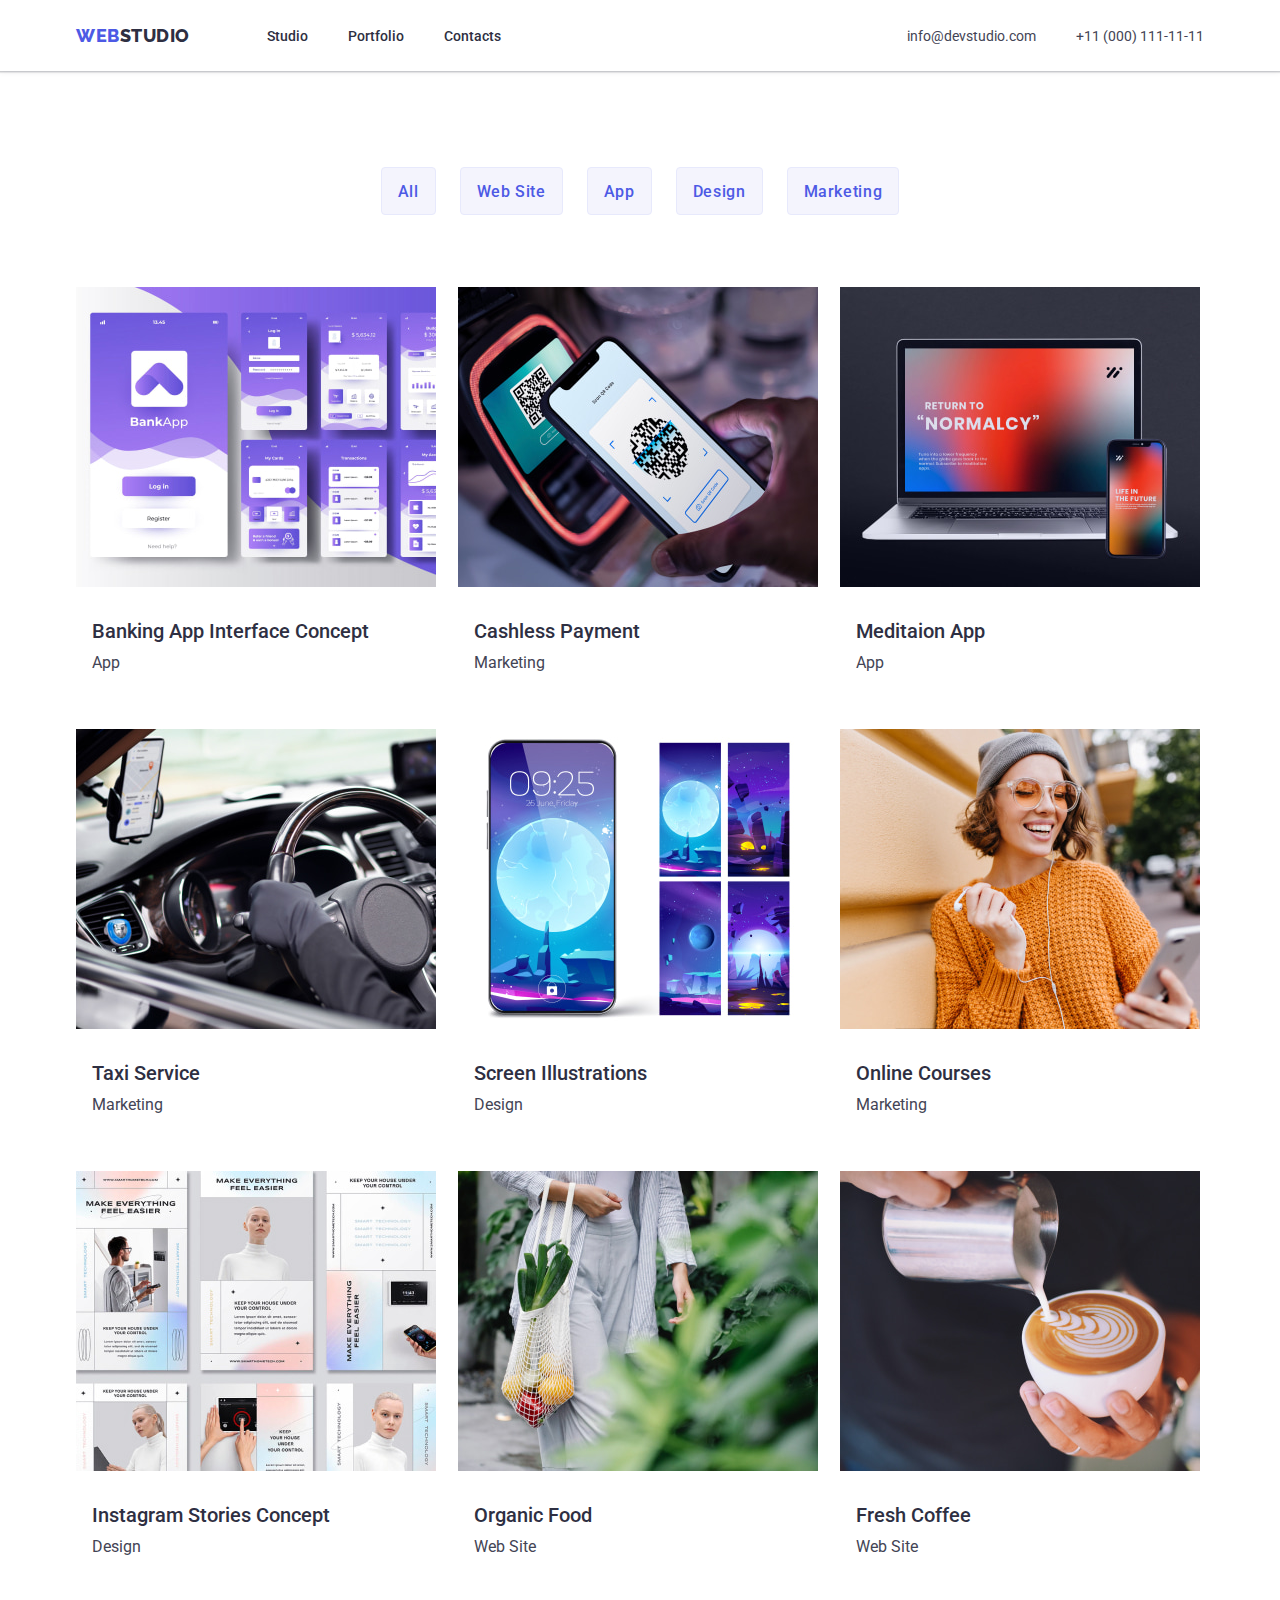
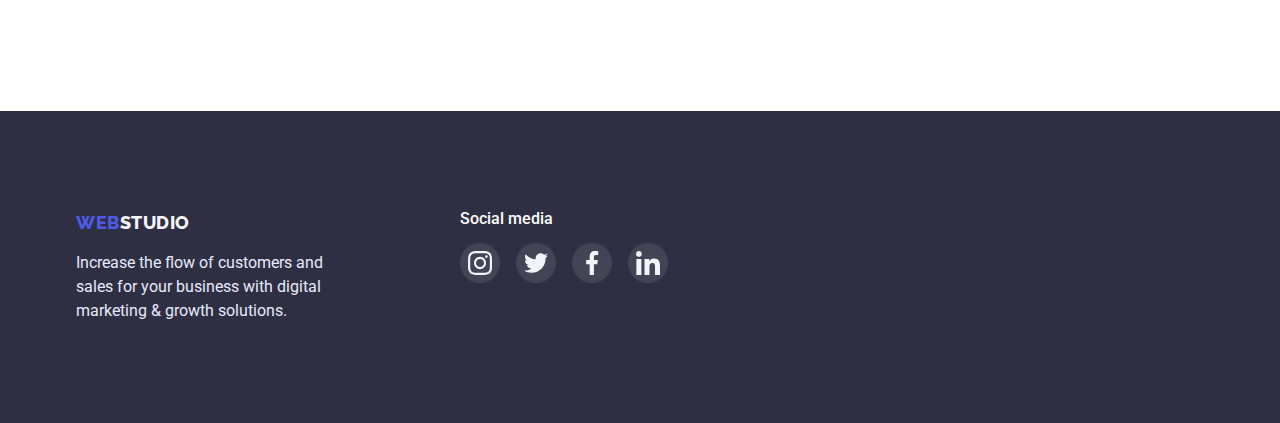
==== portfolio.html @ e9c8ec16 "changes" ====
<!DOCTYPE html>
<html lang="en">
    <head>
        <meta charset="UTF-8">
        <meta http-equiv="X-UA-Compatible" content="IE=edge">
        <meta name="viewport" content="width=device-width, initial-scale=1.0">
        <title>Portfolio</title>
        <link rel="stylesheet" href="./css/styles.css">
        <link rel="preconnect" href="https://fonts.googleapis.com">
		<link rel="preconnect" href="https://fonts.gstatic.com" crossorigin>
		<link href="https://fonts.googleapis.com/css2?family=Raleway:wght@800&family=Roboto:wght@400;500&display=swap" rel="stylesheet"> 
        <link rel="stylesheet" href="node_modules/modern-normalize/modern-normalize.css">
    </head>
    <body>
        <header class="header">
			<div class="container">
				<div class="header-container">
					<a class="header-logo" href="./index.html">WEB<span class="header-logo-studio">STUDIO</span></a>
					<nav class="header-navigation">
						<ul class="navigation-list">
							<li class="navigation-list-li"><a class="navigation-list-item" href="./index.html">Studio</a></li>
							<li class="navigation-list-li"><a class="navigation-list-item" href="./portfolio.html">Portfolio</a></li>
							<li class="navigation-list-li"><a class="navigation-list-item" href="">Contacts</a></li>
						</ul>
					</nav>
					<ul class="header-contacts">
						<li class="header-contacts-li first"><a class="header-contacts-item" href="mailto:info@devstudio.com">info@devstudio.com</a></li>
						<li class="header-contacts-li"><a class="header-contacts-item" href="tel:+11(000)111-11-11">+11 (000) 111-11-11</a></li>
					</ul>
				</div>
			</div>
		</header>
        <main class="main">
                <section class="section-list">
                    <div class="container">
                        <ul class="buttons-list">
                                <li class="buttons-list-li"><button class="buttons-list-item btn-first" type="button">All</button></li>
                                <li class="buttons-list-li"><button class="buttons-list-item btn-second" type="button">Web Site</button></li>
                                <li class="buttons-list-li"><button class="buttons-list-item btn-third" type="button">App</button></li>
                                <li class="buttons-list-li"><button class="buttons-list-item btn-fourth" type="button">Design</button></li>
                                <li class="buttons-list-li"><button class="buttons-list-item btn-fifth" type="button">Marketing</button></li>
                        </ul>
                        <ul class="photos-list">
                            <li class="photos-list-li">
                                <div class="photos-list-card">
                                    <a class="photos-list-item" href="">
                                        <img class="photos-list-image" src="./images/portfolio-bankapp.jpg" alt="Banking App Interface Concept" width="360" height="300">
                                        <div class="photos-list-info">
                                            <h2 class="photos-list-title">Banking App Interface Concept</h2>
                                            <p class="photos-list-text">App</p>
                                        </div>
                                    </a>
                                </div>
                            </li>
                            <li class="photos-list-li">
                                <div class="photos-list-card">
                                    <a class="photos-list-item" href="">
                                        <img class="photos-list-image" src="./images/portfolio-payment.jpg" alt="Cashless Payment" width="360" height="300">
                                        <div class="photos-list-info">
                                            <h2 class="photos-list-title">Cashless Payment</h2>
                                            <p class="photos-list-text">Marketing</p>
                                        </div>
                                    </a>
                                </div>
                            </li>
                            <li class="photos-list-li">
                                <div class="photos-list-card">
                                    <a class="photos-list-item third-card" href="">
                                        <img class="photos-list-image" src="./images/portfolio-meditaionapp.jpg" alt="Meditaion App" width="360" height="300">
                                        <div class="photos-list-info">
                                            <h2 class="photos-list-title">Meditaion App</h2>
                                            <p class="photos-list-text">App</p>
                                        </div>
                                    </a>
                                </div>
                            </li>
                            <li class="photos-list-li">
                                <div class="photos-list-card">
                                    <a class="photos-list-item" href="">
                                        <img class="photos-list-image" src="./images/portfolio-taxiservice.jpg" alt="Taxi Service" width="360" height="300">
                                        <div class="photos-list-info">
                                            <h2 class="photos-list-title">Taxi Service</h2>
                                            <p class="photos-list-text">Marketing</p>
                                        </div>
                                    </a>
                                </div>
                            </li>
                            <li class="photos-list-li"> 
                                <div class="photos-list-card">
                                    <a class="photos-list-item" href="">
                                        <img class="photos-list-image" src="./images/portfolio-screen.jpg" alt="Screen Illustrations" width="360" height="300">
                                        <div class="photos-list-info">
                                            <h2 class="photos-list-title">Screen Illustrations</h2>
                                            <p class="photos-list-text">Design</p>
                                        </div>
                                    </a>
                                </div>
                            </li>
                            <li class="photos-list-li">
                                <div class="photos-list-card">
                                    <a class="photos-list-item" href="">
                                        <img class="photos-list-image" src="./images/portfolio-courses.jpg" alt="Online Courses" width="360" height="300">
                                        <div class="photos-list-info">
                                            <h2 class="photos-list-title">Online Courses</h2>
                                            <p class="photos-list-text">Marketing</p>
                                        </div>
                                    </a>
                                </div>
                            </li>
                            <li class="photos-list-li">
                                <div class="photos-list-card">
                                    <a class="photos-list-item" href="">
                                        <img class="photos-list-image" src="./images/portfolio-instagram.jpg" alt="Instagram Stories Concept" width="360" height="300">
                                        <div class="photos-list-info">
                                            <h2 class="photos-list-title">Instagram Stories Concept</h2>
                                            <p class="photos-list-text">Design</p>
                                        </div>
                                    </a>
                                </div>
                            </li>
                            <li class="photos-list-li">
                                <div class="photos-list-card">
                                    <a class="photos-list-item" href="">
                                        <img class="photos-list-image" src="./images/portfolio-organicfood.jpg" alt="Organic Food" width="360" height="300">
                                        <div class="photos-list-info">
                                            <h2 class="photos-list-title">Organic Food</h2>
                                            <p class="photos-list-text">Web Site</p>
                                        </div>
                                    </a>
                                </div>
                            </li>
                            <li class="photos-list-li">
                                <div class="photos-list-card">
                                    <a class="photos-list-item" href="">
                                        <img class="photos-list-image" src="./images/portfolio-coffee.jpg" alt="Fresh Coffee" width="360" height="300">
                                        <div class="photos-list-info">
                                            <h2 class="photos-list-title">Fresh Coffee</h2>
                                            <p class="photos-list-text">Web Site</p>
                                        </div>
                                    </a>
                                </div>
                            </li>
                        </ul>
                    </div>
                </section>
            </div>
        </main>
        <footer class="footer">
			<div class="container">
                <div class="footer-container">
                    <div class="footer-main">
                        <a class="footer-logo" href="">WEB<span class="footer-logo-studio">STUDIO</span></a>
                        <p class="footer-text">Increase the flow of customers and sales for your business with digital marketing & growth solutions.</p>
                    </div>
                    <div class="footer-socials">
                        <h4 class="footer-socials-title">Social media</h4>
                        <ul class="footer-socials-list">
                            <li class="footer-list-li">
                                <button type="button" href="" class="footer-list-link">
                                    <svg class="footer-list-icon">
                                        <use href="./images/icons/symbol-defs.svg#icon-instagram"></use>
                                    </svg>
                                </button>
                            </li>
                            <li class="footer-list-li">
                                <button type="button" href="" class="footer-list-link">
                                    <svg class="footer-list-icon">
                                        <use href="./images/icons/symbol-defs.svg#icon-twitter"></use>
                                    </svg>
                                </button>
                            </li>
                            <li class="footer-list-li">
                                <button type="button" href="" class="footer-list-link">
                                    <svg class="footer-list-icon">
                                        <use href="./images/icons/symbol-defs.svg#icon-facebook"></use>
                                    </svg>
                                </button>
                            </li>
                            <li class="footer-list-li">
                                <button type="button" href="" class="footer-list-link">
                                    <svg class="footer-list-icon">
                                        <use href="./images/icons/symbol-defs.svg#icon-linkedin"></use>
                                    </svg>
                                </butto>
                            </li>
                        </ul>
                    </div>
                </div>
			</div>
		</footer>
    </body>
</html>
---- css/styles.css ----
* {
    padding: 0;
    margin: 0;
    border: 0;
}
  *,
  *:before,
  *:after {
    -moz-box-sizing: border-box;
    -webkit-box-sizing: border-box;
    box-sizing: border-box;
}

nav,
footer,
header,
aside {
    display: block;
}

html,
body {
    height: 100%;
    width: 100%;
    font-size: 100%;
    line-height: 1;
    font-size: 14px;
    -ms-text-size-adjust: 100%;
    -moz-text-size-adjust: 100%;
    -webkit-text-size-adjust: 100%;
}

input,
button,
textarea {
    font-family: inherit;
}

input::-ms-clear {
    display: none;
}

button {
    cursor: pointer;
}

button::-moz-focus-inner {
    padding: 0;
    border: 0;
}

a,
a:visited {
    text-decoration: none;
}

a:hover {
    text-decoration: none;
}

ul li {
    list-style: none;
}

img {
    vertical-align: top;
}

h1,
h2,
h3,
h4,
h5,
h6 {
    font-size: inherit;
    font-weight: 400;
}

body {
    color: var(--slate-color);
    font-family: 'Roboto', sans-serif;
}



:root {
    --iris-color: #4d5ae5;
    --navyblue-color: #2e2f42;
    --green-color: #31d0aa;
    --slate-color: #434455;
    --lightslate-color: #8e8f99;
    --cornflower-color: #e7e9fc;
    --cloud-color: #f4f4fd;
    --white-color: #ffffff;
}

.container {
    margin: 0 auto;
    width: 1158px;
    padding: 0 15px;
}

/* main page */

/* header */

.header {
    box-shadow: 0px 2px 1px rgba(46, 47, 66, 0.08), 0px 1px 1px rgba(46, 47, 66, 0.16), 0px 1px 6px rgba(46, 47, 66, 0.08);
}

.header-container {
    display: flex;
    align-items: center;
}

.header-logo {
    font-family: 'Raleway', sans-serif;
    font-weight: 800;
    font-size: 18px;
    letter-spacing: 0.03em;
    text-transform: uppercase;
    color: var(--iris-color);
    text-decoration: none;
    line-height: 1.3;
    padding: 24px 0;
    margin-right: 77px;
}

.header-logo-studio {
    color: var(--navyblue-color) ;
}

.header-navigation {
    margin-right: auto;
}

.navigation-list {
    display: flex;
    align-items: center;
}

.navigation-list-li:not(:last-child) {
    margin-right: 40px;
}

.navigation-list-item {
    font-weight: 500;
    color: var(--navyblue-color);
    padding: 24px 0;
}

.navigation-list-item:hover {
    color: var(--slate-color);
}

.navigation-list-item:active {
    color: var(--iris-color);
}

.header-contacts {
    display: flex;
    align-items: center;
    gap: 40px;
}

.header-contacts-item {
    color: var(--slate-color);

}

.header-contacts-item:hover {
    color: var(--iris-color)
}

/* main */

/* hero section */

.hero {
    background-image: linear-gradient(rgba(46, 47, 66, 0.7), rgba(46, 47, 66, 0.7)), url(../images/people-office.jpg);
    background-repeat: no-repeat;
    max-width: 1440px;
    text-align: center;
    padding: 192px 0;
}

.hero-title {
    color: var(--white-color);
    font-size: 56px;
    width: 492px;
    margin: 0 auto 48px auto;
    text-align: center;
    margin-bottom: 48px;
    font-weight: 500;
}

.hero-button {
    background-color: var(--iris-color);
    color: var(--white-color);
    line-height: 1.2;
    font-weight: 500;
    letter-spacing: 0.04em;
    cursor: pointer;
    font-family: inherit;
    width: 170px;
    height: 51px;
    border-radius: 4px;
}

.hero-button:hover {
    box-shadow: 0px 4px 4px 0px #00000026;
}

.hero-button:focus {
    box-shadow: 0px 4px 4px 0px #00000026;
}

.hero-button:active {
    background-color: var(--iris-color);
}

/* feature section */

.feature {
    padding: 120px 0;
}

.feature-list-icon {
    padding: 24px 100px;
    background-color: var(--cloud-color);
    border-radius: 4px;
    margin-bottom: 8px;
}

.feature-list-svg {
    width: 64px;
    height: 64px;
}

.feature-list {
    display: flex;
    align-items: center;
    justify-content: center;
    gap: 24px;
}

.feature-list-title {
    line-height: 1.2;
    color: var(--navyblue-color);
    font-weight: 500;
    font-size: 20px;
    margin-bottom: 8px;
}

.feature-list-text {
    font-size: 16px;
    line-height: 1.5;
}

/* tasks section */

.tasks {
    margin-bottom: 120px;
}

.tasks-title {
    color: var(--navyblue-color);
    font-weight: 500;
    font-size: 36px;
    line-height: 1.1;
    text-align: center;
    width: 322px;
    margin: 0 auto;
}

.tasks-list {
    display: flex;
    justify-content: center;
    margin-top: 72px;
    gap: 24px;
}

.tasks-list-li {
    align-items: center;
}

.task-list-item {
    border: 1px solid var(--cornflower-color);
}

/* team section */

.team {
    background-color: var(--cloud-color);
    padding: 120px 0;
}

.team-title {
    color: var(--navyblue-color);
    font-weight: 500;
    font-size: 36px;
    line-height: 1.1;
    text-align: center;
    width: 162px;
    margin: 0 auto;
    margin-bottom: 72px;
}

.team-list {
    display: flex;
    align-items: center;
    justify-content: center;
    gap: 24px;
}

.team-list-li {
    box-shadow: 0px 1px 6px rgba(46, 47, 66, 0.08), 0px 1px 1px rgba(46, 47, 66, 0.16), 0px 2px 1px rgba(46, 47, 66, 0.08);
    border-radius: 0px 0px 4px 4px;
}

.team-list-photo {

}

.team-list-info {
    padding: 32px 16px;
    text-align: center;
    background-color: var(--white-color);
    border-radius: 0px 0px 4px 4px;
}

.team-list-title {
    color: var(--navyblue-color);
    font-weight: 500;
    font-size: 20px;
    line-height: 1.2;
    margin-bottom: 8px;
}

.team-list-text {
    font-size: 16px;
    line-height: 1.5;
}

.team-list-socials {
    display: flex;
    gap: 24px;
    justify-content: center;
    align-items: center;
    margin-top: 12px;
}

.socials-li {
    width: 40px;
    height: 40px;
    padding: 12px;
    border-radius: 50%;
    background-color: var(--iris-color);
}

.socials-link {
    
}

.socials-link-icon {
    width: 16px;
    height: 16px;
}

/* customer section */

.customers-section {
    padding: 120px 0;
}

.customers-title {
    color: var(--navyblue-color);
    font-weight: 700;
    font-size: 36px;
    text-align: center;
}

.customers-list {
    display: flex;
    gap: 20px;
    justify-content: center;
    align-items: center;
    margin-top: 72px;
}

.customers-list-li {
    max-height: 94px;
    border: 1px solid var(--lightslate-color);
    border-radius: 4px;
}

.customers-list-btn {
    width: 170px;
    height: 92px;
    fill: var(--lightslate-color);
    background: none;
}

.customers-list-btn:focus {
    fill: var(--green-color)
}

.customers-list-btn:hover {
    fill: var(--green-color)
}

.customers-list-icon {
    width: 104px;
    height: 56px;
}

.broken {
    height: 94px;
}

/* footer */

.footer {
    background-color: var(--navyblue-color);
    padding: 100px 0;
}

.footer-container {
    display: flex;
    justify-content: stretch;
}

.footer-logo {
    font-family: 'Raleway', sans-serif;
    font-weight: 800;
    font-size: 18px;
    letter-spacing: 0.03em;
    text-transform: uppercase;
    color: var(--iris-color);
    text-decoration: none;
    line-height: 1.3;
}

.footer-logo-studio {
    color: var(--cloud-color);
}

.footer-text {
    color: var(--cornflower-color);
    font-size: 16px;
    line-height: 1.5;
    width: 264px;
    margin-top: 16px;
}

.footer-socials {
    margin-left: 120px;
}
.footer-socials-title {
    font-weight: 500;
    font-size: 16px;
    color: var(--white-color);
    margin-bottom: 16px;
}
.footer-socials-list {
    display: flex;
    align-items: center;
    justify-content: center;
    gap: 16px;
}

.footer-list-link {
    display: block;
    width: 40px;
    height: 40px;
    background-color: rgba(255, 255, 255, 0.1);
    padding: 8px;
    border-radius: 50%;
}


.footer-list-link:focus {
    background-color: var(--green-color);
}

.footer-list-link:hover {
    background-color: var(--green-color);
}

.footer-list-icon {
    width: 24px;
    height: 24px;
}


/* portfolio page */

.section-list {
    padding-top: 96px;
    padding-bottom: 120px;
}

/* button list */

.button-container {
    margin: 0 auto;
}

.buttons-list {
    display: flex;
    align-items: center;
    gap: 24px;
    margin: 0 auto;
    justify-content: center;
}

.buttons-list-li {

}

.buttons-list-item {
    color: var(--iris-color);
    background-color: var(--cloud-color);
    cursor: pointer;
    font-family: inherit;
    letter-spacing: 0.04em;
    font-weight: 500;
    height: 48px;
    border: 1px solid var(--cornflower-color);
    border-radius: 4px;
    font-size: 16px;
    padding: 8px 16px;
}

.buttons-list-item:hover {
    background-color: var(--iris-color);
    color: var(--white-color);
    box-shadow: 0px 3px 1px rgba(0, 0, 0, 0.1), 0px 2px 1px rgba(0, 0, 0, 0.08), 0px 2px 2px rgba(0, 0, 0, 0.12);
}

.buttons-list-item:active {
    background-color: var(--iris-color);
    color: var(--white-color);
    box-shadow: 0px 3px 1px rgba(0, 0, 0, 0.1), 0px 2px 1px rgba(0, 0, 0, 0.08), 0px 2px 2px rgba(0, 0, 0, 0.12);
}

.buttons-list-item:focus {
    background-color: var(--iris-color);
    color: var(--white-color);
    box-shadow: 0px 3px 1px rgba(0, 0, 0, 0.1), 0px 2px 1px rgba(0, 0, 0, 0.08), 0px 2px 2px rgba(0, 0, 0, 0.12);
}

/* photo list */

.photos-list-li:not(:nth-last-child(n+1)) {
    margin-bottom: 48px;
}

.photos-list-card:hover {
    border: var(--cloud-color);
    box-shadow: 0px 1px 6px 0px rgba(46, 47, 66, 0.08);
}

.photos-list {
    margin-top: 72px;
    display: flex;
    flex-wrap: wrap;
    gap: 22px;
}

.photos-list-info {
    padding: 32px 0 32px 16px;
}

.photos-list-title {
    color: var(--navyblue-color);
    font-weight: 500;
    font-size: 20px;
    line-height: 1.2;
    margin-bottom: 8px;
}

.photos-list-text{
    color: var(--slate-color);
    font-size: 16px;
    line-height: 1.5;
}
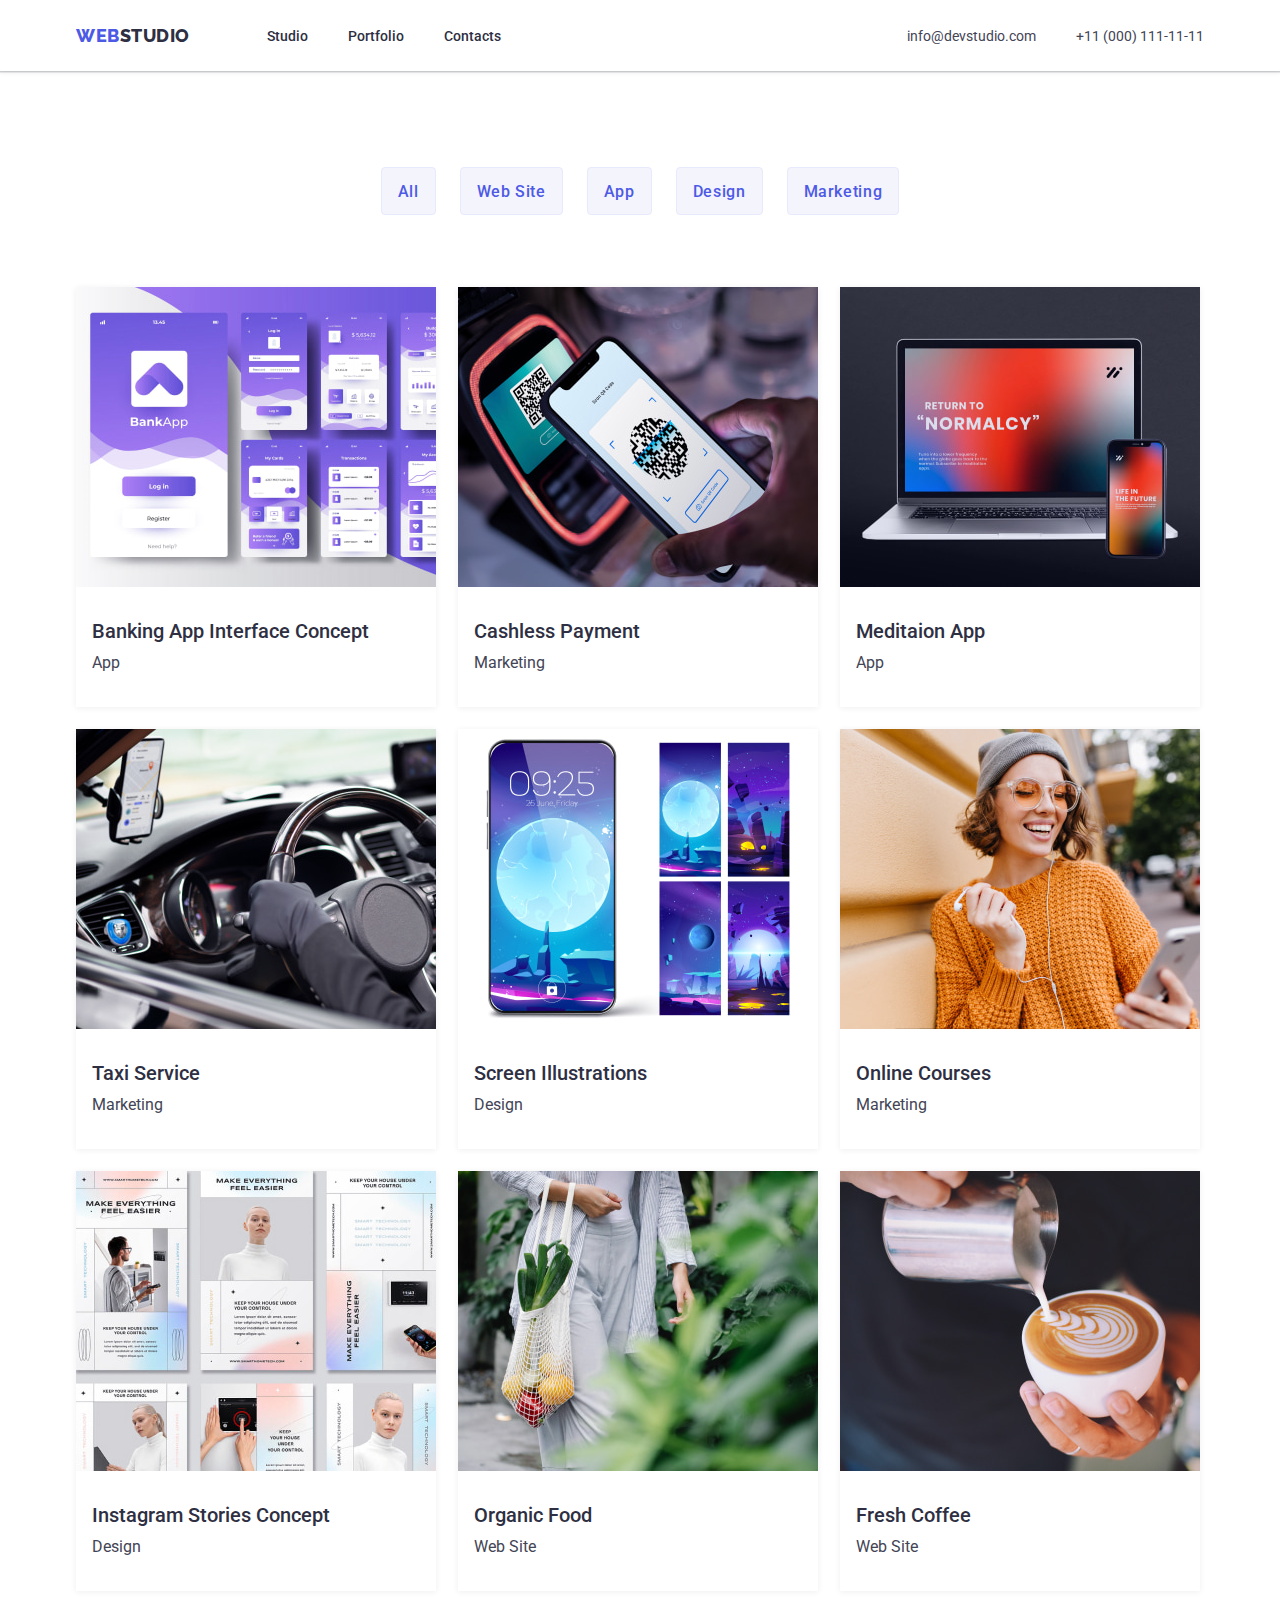
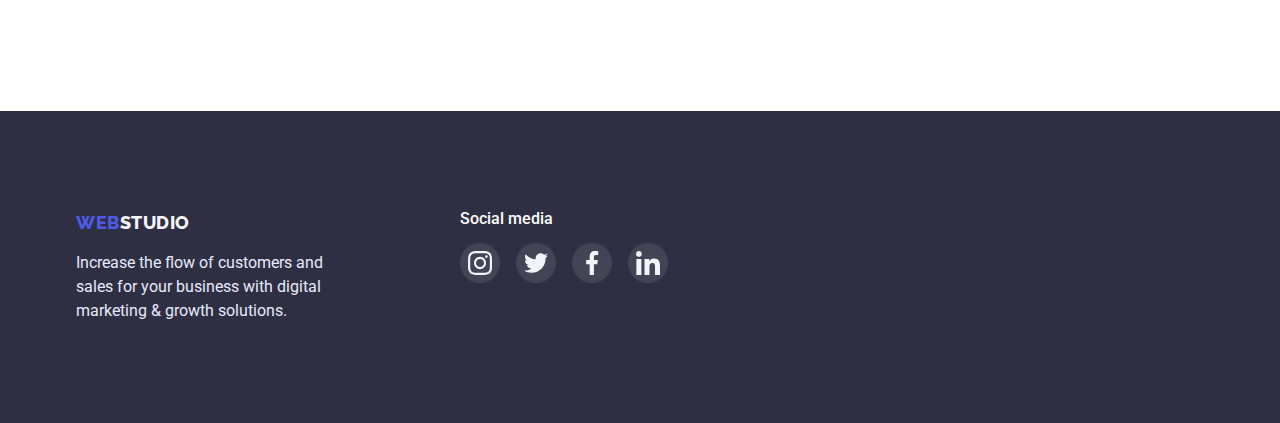
==== commit 3199dfa8: "changes" ====
--- a/portfolio.html
+++ b/portfolio.html
@@ -42,103 +42,85 @@
                         </ul>
                         <ul class="photos-list">
                             <li class="photos-list-li">
-                                <div class="photos-list-card">
-                                    <a class="photos-list-item" href="">
-                                        <img class="photos-list-image" src="./images/portfolio-bankapp.jpg" alt="Banking App Interface Concept" width="360" height="300">
-                                        <div class="photos-list-info">
-                                            <h2 class="photos-list-title">Banking App Interface Concept</h2>
-                                            <p class="photos-list-text">App</p>
-                                        </div>
-                                    </a>
-                                </div>
+                                <a class="photos-list-card" href="">
+                                    <img class="photos-list-image" src="./images/portfolio-bankapp.jpg" alt="Banking App Interface Concept" width="360" height="300">
+                                    <div class="photos-list-info">
+                                        <h2 class="photos-list-title">Banking App Interface Concept</h2>
+                                        <p class="photos-list-text">App</p>
+                                    </div>
+                                </a>
                             </li>
                             <li class="photos-list-li">
-                                <div class="photos-list-card">
-                                    <a class="photos-list-item" href="">
-                                        <img class="photos-list-image" src="./images/portfolio-payment.jpg" alt="Cashless Payment" width="360" height="300">
-                                        <div class="photos-list-info">
-                                            <h2 class="photos-list-title">Cashless Payment</h2>
-                                            <p class="photos-list-text">Marketing</p>
-                                        </div>
-                                    </a>
-                                </div>
+                                <a class="photos-list-card" href="">
+                                    <img class="photos-list-image" src="./images/portfolio-payment.jpg" alt="Cashless Payment" width="360" height="300">
+                                    <div class="photos-list-info">
+                                        <h2 class="photos-list-title">Cashless Payment</h2>
+                                        <p class="photos-list-text">Marketing</p>
+                                    </div>
+                                </a>
                             </li>
                             <li class="photos-list-li">
-                                <div class="photos-list-card">
-                                    <a class="photos-list-item third-card" href="">
-                                        <img class="photos-list-image" src="./images/portfolio-meditaionapp.jpg" alt="Meditaion App" width="360" height="300">
-                                        <div class="photos-list-info">
-                                            <h2 class="photos-list-title">Meditaion App</h2>
-                                            <p class="photos-list-text">App</p>
-                                        </div>
-                                    </a>
-                                </div>
+                                <a class="photos-list-card" href="">
+                                    <img class="photos-list-image" src="./images/portfolio-meditaionapp.jpg" alt="Meditaion App" width="360" height="300">
+                                    <div class="photos-list-info">
+                                        <h2 class="photos-list-title">Meditaion App</h2>
+                                        <p class="photos-list-text">App</p>
+                                    </div>
+                                </a>
                             </li>
                             <li class="photos-list-li">
-                                <div class="photos-list-card">
-                                    <a class="photos-list-item" href="">
-                                        <img class="photos-list-image" src="./images/portfolio-taxiservice.jpg" alt="Taxi Service" width="360" height="300">
-                                        <div class="photos-list-info">
-                                            <h2 class="photos-list-title">Taxi Service</h2>
-                                            <p class="photos-list-text">Marketing</p>
-                                        </div>
-                                    </a>
-                                </div>
-                            </li>
-                            <li class="photos-list-li"> 
-                                <div class="photos-list-card">
-                                    <a class="photos-list-item" href="">
-                                        <img class="photos-list-image" src="./images/portfolio-screen.jpg" alt="Screen Illustrations" width="360" height="300">
-                                        <div class="photos-list-info">
-                                            <h2 class="photos-list-title">Screen Illustrations</h2>
-                                            <p class="photos-list-text">Design</p>
-                                        </div>
-                                    </a>
-                                </div>
+                                <a class="photos-list-card" href="">
+                                    <img class="photos-list-image" src="./images/portfolio-taxiservice.jpg" alt="Taxi Service" width="360" height="300">
+                                    <div class="photos-list-info">
+                                        <h2 class="photos-list-title">Taxi Service</h2>
+                                        <p class="photos-list-text">Marketing</p>
+                                    </div>
+                                </a>
                             </li>
                             <li class="photos-list-li">
-                                <div class="photos-list-card">
-                                    <a class="photos-list-item" href="">
-                                        <img class="photos-list-image" src="./images/portfolio-courses.jpg" alt="Online Courses" width="360" height="300">
-                                        <div class="photos-list-info">
-                                            <h2 class="photos-list-title">Online Courses</h2>
-                                            <p class="photos-list-text">Marketing</p>
-                                        </div>
-                                    </a>
-                                </div>
+                                <a class="photos-list-card" href="">
+                                    <img class="photos-list-image" src="./images/portfolio-screen.jpg" alt="Screen Illustrations" width="360" height="300">
+                                    <div class="photos-list-info">
+                                        <h2 class="photos-list-title">Screen Illustrations</h2>
+                                        <p class="photos-list-text">Design</p>
+                                    </div>
+                                </a>
                             </li>
                             <li class="photos-list-li">
-                                <div class="photos-list-card">
-                                    <a class="photos-list-item" href="">
-                                        <img class="photos-list-image" src="./images/portfolio-instagram.jpg" alt="Instagram Stories Concept" width="360" height="300">
-                                        <div class="photos-list-info">
-                                            <h2 class="photos-list-title">Instagram Stories Concept</h2>
-                                            <p class="photos-list-text">Design</p>
-                                        </div>
-                                    </a>
-                                </div>
+                                <a class="photos-list-card" href="">
+                                    <img class="photos-list-image" src="./images/portfolio-courses.jpg" alt="Online Courses" width="360" height="300">
+                                    <div class="photos-list-info">
+                                        <h2 class="photos-list-title">Online Courses</h2>
+                                        <p class="photos-list-text">Marketing</p>
+                                    </div>
+                                </a>
                             </li>
                             <li class="photos-list-li">
-                                <div class="photos-list-card">
-                                    <a class="photos-list-item" href="">
-                                        <img class="photos-list-image" src="./images/portfolio-organicfood.jpg" alt="Organic Food" width="360" height="300">
-                                        <div class="photos-list-info">
-                                            <h2 class="photos-list-title">Organic Food</h2>
-                                            <p class="photos-list-text">Web Site</p>
-                                        </div>
-                                    </a>
-                                </div>
+                                <a class="photos-list-card" href="">
+                                    <img class="photos-list-image" src="./images/portfolio-instagram.jpg" alt="Instagram Stories Concept" width="360" height="300">
+                                    <div class="photos-list-info">
+                                        <h2 class="photos-list-title">Instagram Stories Concept</h2>
+                                        <p class="photos-list-text">Design</p>
+                                    </div>
+                                </a>
                             </li>
                             <li class="photos-list-li">
-                                <div class="photos-list-card">
-                                    <a class="photos-list-item" href="">
-                                        <img class="photos-list-image" src="./images/portfolio-coffee.jpg" alt="Fresh Coffee" width="360" height="300">
-                                        <div class="photos-list-info">
-                                            <h2 class="photos-list-title">Fresh Coffee</h2>
-                                            <p class="photos-list-text">Web Site</p>
-                                        </div>
-                                    </a>
-                                </div>
+                                <a class="photos-list-card" href="">
+                                    <img class="photos-list-image" src="./images/portfolio-organicfood.jpg" alt="Organic Food" width="360" height="300">
+                                    <div class="photos-list-info">
+                                        <h2 class="photos-list-title">Organic Food</h2>
+                                        <p class="photos-list-text">Web Site</p>
+                                    </div>
+                                </a>
+                            </li>
+                            <li class="photos-list-li">
+                                <a class="photos-list-card" href="">
+                                    <img class="photos-list-image" src="./images/portfolio-coffee.jpg" alt="Fresh Coffee" width="360" height="300">
+                                    <div class="photos-list-info">
+                                        <h2 class="photos-list-title">Fresh Coffee</h2>
+                                        <p class="photos-list-text">Web Site</p>
+                                    </div>
+                                </a>
                             </li>
                         </ul>
                     </div>
@@ -153,35 +135,35 @@
                         <p class="footer-text">Increase the flow of customers and sales for your business with digital marketing & growth solutions.</p>
                     </div>
                     <div class="footer-socials">
-                        <h4 class="footer-socials-title">Social media</h4>
+                        <p class="footer-socials-title">Social media</p>
                         <ul class="footer-socials-list">
                             <li class="footer-list-li">
-                                <button type="button" href="" class="footer-list-link">
+                                <a href="" class="footer-list-link">
                                     <svg class="footer-list-icon">
                                         <use href="./images/icons/symbol-defs.svg#icon-instagram"></use>
                                     </svg>
-                                </button>
+                                </a>
                             </li>
                             <li class="footer-list-li">
-                                <button type="button" href="" class="footer-list-link">
+                                <a href="" class="footer-list-link">
                                     <svg class="footer-list-icon">
                                         <use href="./images/icons/symbol-defs.svg#icon-twitter"></use>
                                     </svg>
-                                </button>
+                                </a>
                             </li>
                             <li class="footer-list-li">
-                                <button type="button" href="" class="footer-list-link">
+                                <a href="" class="footer-list-link">
                                     <svg class="footer-list-icon">
                                         <use href="./images/icons/symbol-defs.svg#icon-facebook"></use>
                                     </svg>
-                                </button>
+                                </a>
                             </li>
                             <li class="footer-list-li">
-                                <button type="button" href="" class="footer-list-link">
+                                <a href="" class="footer-list-link">
                                     <svg class="footer-list-icon">
                                         <use href="./images/icons/symbol-defs.svg#icon-linkedin"></use>
                                     </svg>
-                                </butto>
+                                </a>
                             </li>
                         </ul>
                     </div>
--- a/css/styles.css
+++ b/css/styles.css
@@ -183,6 +183,7 @@
     max-width: 1440px;
     text-align: center;
     padding: 192px 0;
+    margin: 0 auto;
 }
 
 .hero-title {
@@ -227,7 +228,11 @@
 }
 
 .feature-list-icon {
-    padding: 24px 100px;
+    width: 264px;
+    height: 112px;
+    display: flex;
+    align-items: center;
+    justify-content: center;
     background-color: var(--cloud-color);
     border-radius: 4px;
     margin-bottom: 8px;
@@ -354,13 +359,16 @@
 .socials-li {
     width: 40px;
     height: 40px;
-    padding: 12px;
     border-radius: 50%;
     background-color: var(--iris-color);
 }
 
 .socials-link {
-    
+    width: 100%;
+    height: 100%;
+    display: flex;
+    align-items: center;
+    justify-content: center;
 }
 
 .socials-link-icon {
@@ -390,24 +398,49 @@
 }
 
 .customers-list-li {
-    max-height: 94px;
     border: 1px solid var(--lightslate-color);
     border-radius: 4px;
-}
-
-.customers-list-btn {
-    width: 170px;
-    height: 92px;
+    width: 168px;
+    height: 88px;
+    display: flex;
+    justify-content: center;
+    align-items: center;
     fill: var(--lightslate-color);
     background: none;
 }
 
-.customers-list-btn:focus {
-    fill: var(--green-color)
-}
-
-.customers-list-btn:hover {
-    fill: var(--green-color)
+.customers-list-link {
+    border: 1px solid var(--lightslate-color);
+    border-radius: 4px;
+    width: 168px;
+    height: 88px;
+    display: flex;
+    justify-content: center;
+    align-items: center;
+    fill: var(--lightslate-color);
+    background: none;
+}
+
+.customers-list-link:focus {
+    fill: var(--iris-color);
+    border: 1px solid var(--iris-color);
+    border-radius: 4px;
+    width: 168px;
+    height: 88px;
+    display: flex;
+    justify-content: center;
+    align-items: center;
+}
+
+.customers-list-link:hover {
+    fill: var(--iris-color);
+    border: 1px solid var(--iris-color);
+    border-radius: 4px;
+    width: 168px;
+    height: 88px;
+    display: flex;
+    justify-content: center;
+    align-items: center;
 }
 
 .customers-list-icon {
@@ -416,7 +449,7 @@
 }
 
 .broken {
-    height: 94px;
+    height: 85px;
 }
 
 /* footer */
@@ -463,34 +496,36 @@
     color: var(--white-color);
     margin-bottom: 16px;
 }
+
 .footer-socials-list {
     display: flex;
-    align-items: center;
-    justify-content: center;
+    justify-content: center;
+    align-items: center;
     gap: 16px;
 }
 
 .footer-list-link {
-    display: block;
     width: 40px;
     height: 40px;
+    display: flex;
+    align-items: center;
+    justify-content: center;
     background-color: rgba(255, 255, 255, 0.1);
-    padding: 8px;
     border-radius: 50%;
-}
-
-
-.footer-list-link:focus {
-    background-color: var(--green-color);
-}
-
-.footer-list-link:hover {
-    background-color: var(--green-color);
 }
 
 .footer-list-icon {
     width: 24px;
     height: 24px;
+    margin: 0 auto;
+}
+
+.footer-list-link:focus {
+    background-color: var(--green-color);
+}
+
+.footer-list-link:hover {
+    background-color: var(--green-color );
 }
 
 
@@ -556,10 +591,24 @@
 .photos-list-li:not(:nth-last-child(n+1)) {
     margin-bottom: 48px;
 }
-
-.photos-list-card:hover {
+.photos-list-card {
+    display: block;
     border: var(--cloud-color);
     box-shadow: 0px 1px 6px 0px rgba(46, 47, 66, 0.08);
+
+}
+
+
+.photos-list-card:hover {
+    display: block;
+    border: var(--cloud-color);
+    box-shadow: 0px 2px 1px 0px rgba(46, 47, 66, 0.08);
+}
+
+.photos-list-card:focus {
+    display: block;
+    border: var(--cloud-color);
+    box-shadow: 0px 2px 1px 0px rgba(46, 47, 66, 0.08);
 }
 
 .photos-list {
